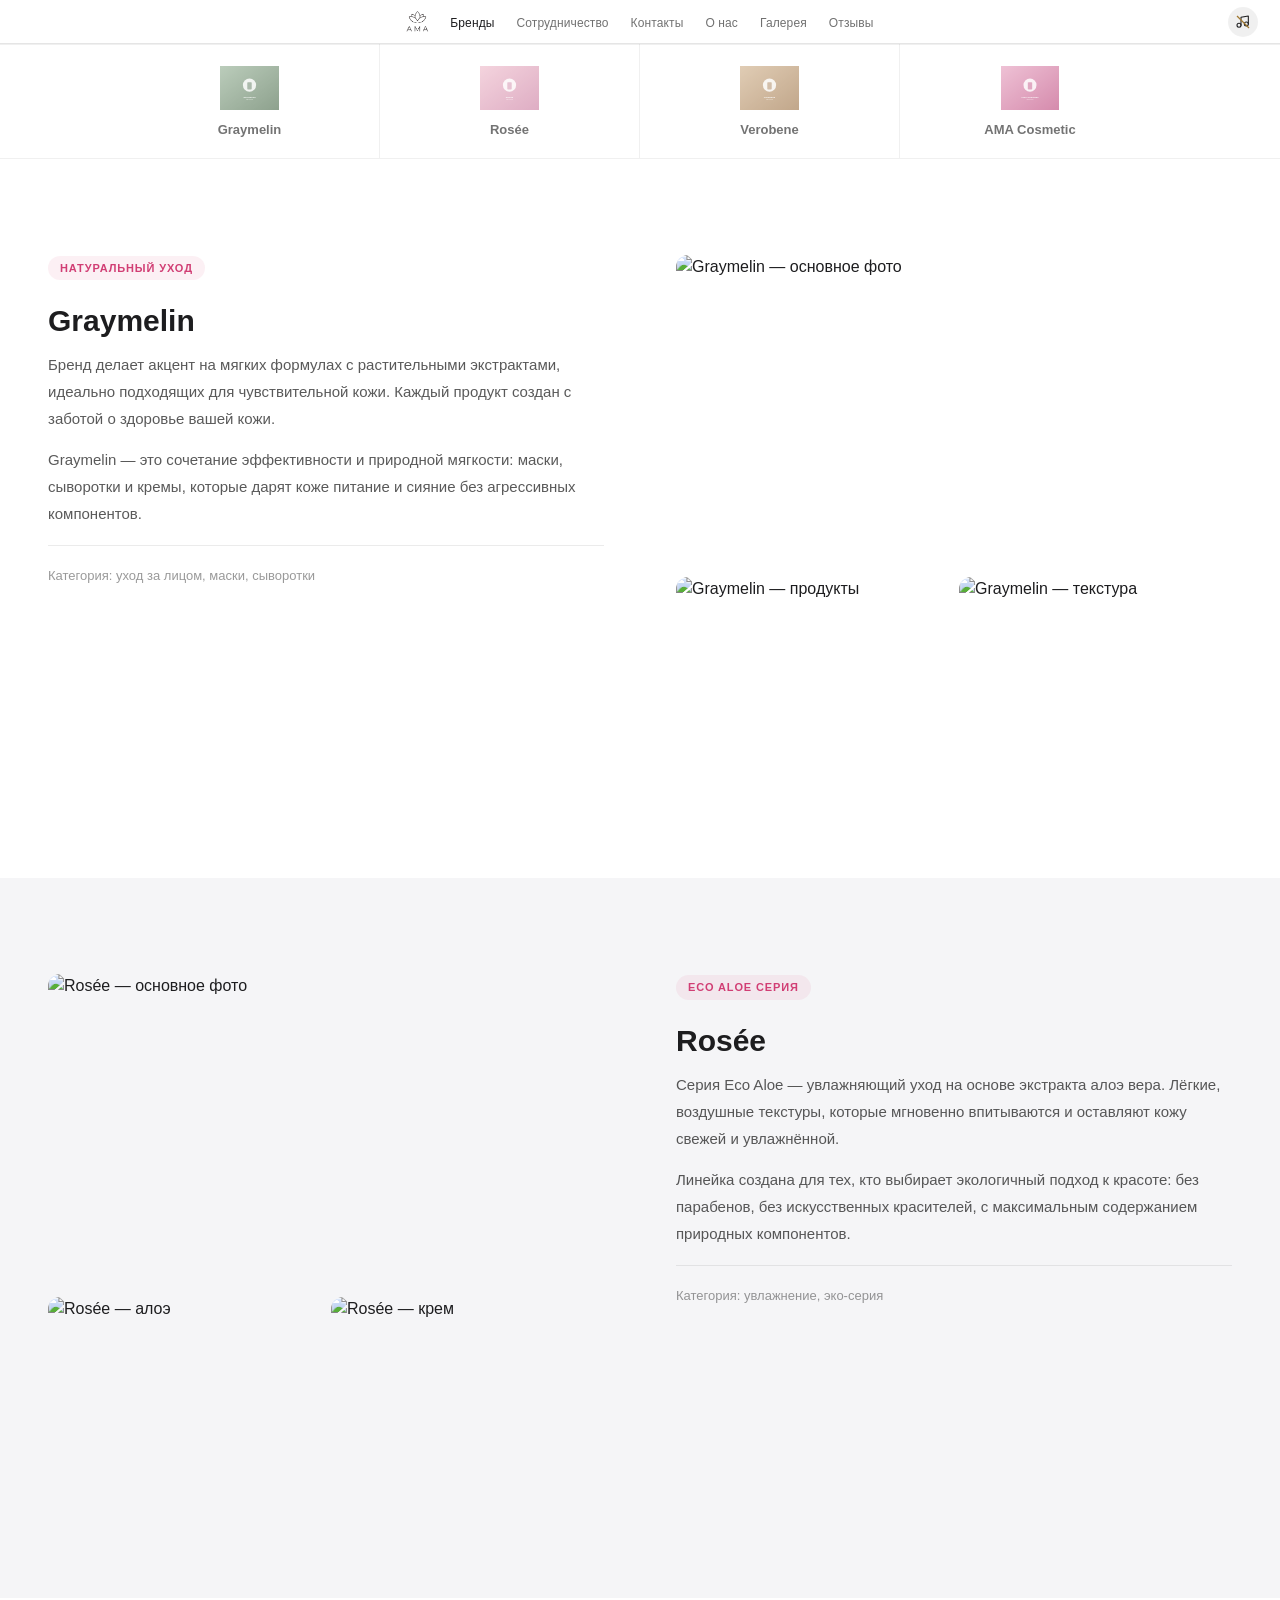
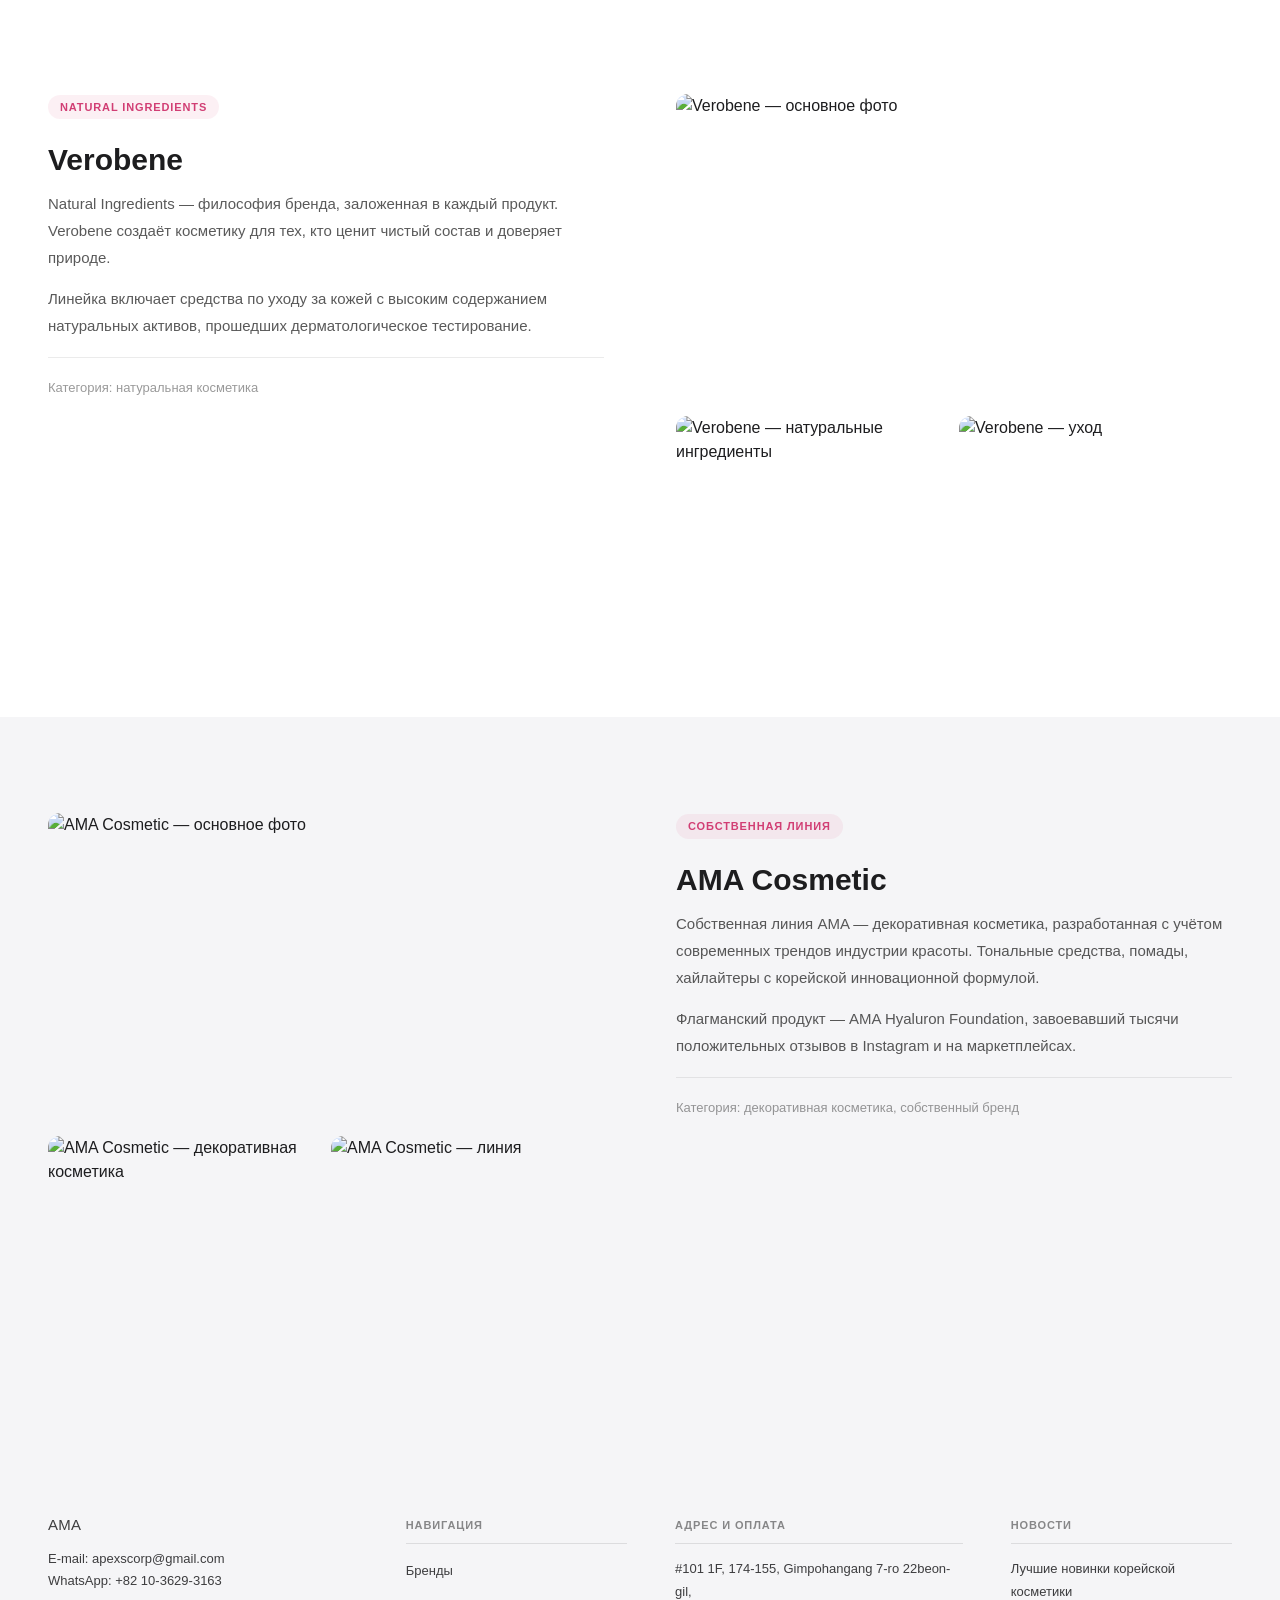
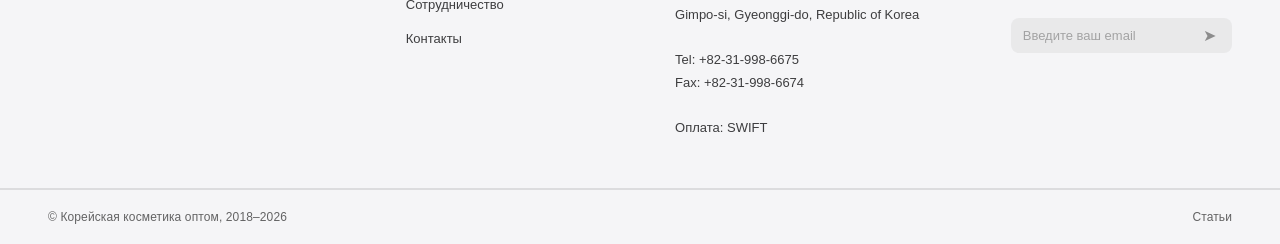
==== brendy.html @ 64ddf940 "Add files via upload" ====
<!DOCTYPE html>
<html lang="ru">
<head>
<meta charset="UTF-8">
<meta name="viewport" content="width=device-width, initial-scale=1.0">
<title>Бренды — Корейская косметика оптом AMA</title>
<meta name="description" content="Каталог брендов корейской косметики оптом: Graymelin, Rosée, Verobene, AMA Cosmetic.">
<link rel="stylesheet" href="css/style.css">
</head>
<body>

<!-- ===================== МЕНЮ ===================== -->
<nav id="ama-nav">
  <div class="ama-center-group">
    <a href="index.html" class="ama-logo-left"><img src="images/ama-logo.png" alt="АМА"></a>
    <ul class="ama-menu-center">
      <li><a href="brendy.html" class="active">Бренды</a></li>
      <li><a href="sotrudnichestvo.html">Сотрудничество</a></li>
      <li><a href="kontakty.html">Контакты</a></li>
      <li><a href="index.html#ama-about">О нас</a></li>
      <li><a href="index.html#ama-slider">Галерея</a></li>
      <li><a href="index.html#ama-reviews">Отзывы</a></li>
    </ul>
  </div>
  <div id="ama-music-wrap">
    <button id="ama-music-toggle" onclick="amaToggleMusic()" aria-label="Включить/выключить музыку">
      <svg class="icon-off" viewBox="0 0 24 24" fill="none" stroke="#1d1d1f" stroke-width="1.6"><path d="M9 17V5l11-2v12" stroke-linecap="round" stroke-linejoin="round"/><circle cx="6" cy="17" r="3"/><circle cx="17" cy="15" r="3"/><line x1="3" y1="3" x2="21" y2="21" stroke="#a07830" stroke-width="1.8"/></svg>
      <svg class="icon-on" viewBox="0 0 24 24" fill="none" stroke="#a07830" stroke-width="1.6"><path d="M9 17V5l11-2v12" stroke-linecap="round" stroke-linejoin="round"/><circle cx="6" cy="17" r="3"/><circle cx="17" cy="15" r="3"/></svg>
    </button>
    <div id="ama-music-menu">
      <button class="ama-track-item" onclick="amaSelectTrack(0)">Awakening</button>
      <button class="ama-track-item" onclick="amaSelectTrack(1)">Falling Into The Sky I</button>
      <button class="ama-track-item" onclick="amaSelectTrack(2)">Higher Than Before</button>
      <button class="ama-track-item" onclick="amaSelectTrack(3)">Falling Into The Sky II</button>
      <button class="ama-track-item" onclick="amaSelectTrack(4)">Into The Horizon</button>
    </div>
    <audio id="ama-bgmusic" preload="none"></audio>
  </div>
  <button class="cmn-toggle-switch" aria-label="Открыть меню"><span></span></button>
</nav>

<div id="ama-mobile-menu">
  <a href="brendy.html">Бренды</a>
  <a href="sotrudnichestvo.html">Сотрудничество</a>
  <a href="kontakty.html">Контакты</a>
  <a href="index.html#ama-about">О нас</a>
  <a href="index.html#ama-slider">Галерея</a>
  <a href="index.html#ama-reviews">Отзывы</a>
</div>

<!-- ===================== НАВИГАЦИЯ ПО БРЕНДАМ ===================== -->
<nav class="brand-hero-strip">
  <a href="#graymelin"><img src="images/brand-graymelin.svg" alt="">Graymelin</a>
  <a href="#rosee"><img src="images/brand-rosee.svg" alt="">Rosée</a>
  <a href="#verobene"><img src="images/brand-verobene.svg" alt="">Verobene</a>
  <a href="#ama"><img src="images/brand-ama.svg" alt="">AMA Cosmetic</a>
</nav>

<!-- ===================== БРЕНД: GRAYMELIN ===================== -->
<div id="graymelin">
  <div class="brand-section">
    <div class="brand-layout">
      <div class="brand-info reveal">
        <span class="brand-tag">Натуральный уход</span>
        <h2>Graymelin</h2>
        <p>Бренд делает акцент на мягких формулах с растительными экстрактами, идеально подходящих для чувствительной кожи. Каждый продукт создан с заботой о здоровье вашей кожи.</p>
        <p>Graymelin — это сочетание эффективности и природной мягкости: маски, сыворотки и кремы, которые дарят коже питание и сияние без агрессивных компонентов.</p>
        <p class="brand-cat">Категория: уход за лицом, маски, сыворотки</p>
      </div>
      <div class="brand-gallery reveal reveal-delay-1">
        <div class="brand-gallery-item bg-main">
          <img src="https://images.unsplash.com/photo-1570194065650-d99fb4bedf0a?w=900&q=80" alt="Graymelin — основное фото">
        </div>
        <div class="brand-gallery-item bg-thumb">
          <img src="https://images.unsplash.com/photo-1614159102467-18ffdc00bfa1?w=600&q=80" alt="Graymelin — продукты">
        </div>
        <div class="brand-gallery-item bg-thumb">
          <img src="https://images.unsplash.com/photo-1608248543803-ba4f8c70ae0b?w=600&q=80" alt="Graymelin — текстура">
        </div>
      </div>
    </div>
  </div>
</div>

<!-- ===================== БРЕНД: ROSÉE ===================== -->
<div id="rosee" class="brand-section-alt">
  <div class="brand-section">
    <div class="brand-layout">
      <div class="brand-gallery reveal">
        <div class="brand-gallery-item bg-main">
          <img src="https://images.unsplash.com/photo-1620916566398-39f1143ab7be?w=900&q=80" alt="Rosée — основное фото">
        </div>
        <div class="brand-gallery-item bg-thumb">
          <img src="https://images.unsplash.com/photo-1598440947619-2c35fc9aa908?w=600&q=80" alt="Rosée — алоэ">
        </div>
        <div class="brand-gallery-item bg-thumb">
          <img src="https://images.unsplash.com/photo-1601049676869-702ea24cfd58?w=600&q=80" alt="Rosée — крем">
        </div>
      </div>
      <div class="brand-info reveal reveal-delay-1">
        <span class="brand-tag">Eco Aloe серия</span>
        <h2>Rosée</h2>
        <p>Серия Eco Aloe — увлажняющий уход на основе экстракта алоэ вера. Лёгкие, воздушные текстуры, которые мгновенно впитываются и оставляют кожу свежей и увлажнённой.</p>
        <p>Линейка создана для тех, кто выбирает экологичный подход к красоте: без парабенов, без искусственных красителей, с максимальным содержанием природных компонентов.</p>
        <p class="brand-cat">Категория: увлажнение, эко-серия</p>
      </div>
    </div>
  </div>
</div>

<!-- ===================== БРЕНД: VEROBENE ===================== -->
<div id="verobene">
  <div class="brand-section">
    <div class="brand-layout">
      <div class="brand-info reveal">
        <span class="brand-tag">Natural Ingredients</span>
        <h2>Verobene</h2>
        <p>Natural Ingredients — философия бренда, заложенная в каждый продукт. Verobene создаёт косметику для тех, кто ценит чистый состав и доверяет природе.</p>
        <p>Линейка включает средства по уходу за кожей с высоким содержанием натуральных активов, прошедших дерматологическое тестирование.</p>
        <p class="brand-cat">Категория: натуральная косметика</p>
      </div>
      <div class="brand-gallery reveal reveal-delay-1">
        <div class="brand-gallery-item bg-main">
          <img src="https://images.unsplash.com/photo-1556228578-8c89e6adf883?w=900&q=80" alt="Verobene — основное фото">
        </div>
        <div class="brand-gallery-item bg-thumb">
          <img src="https://images.unsplash.com/photo-1611080626919-7cf5a9dbab12?w=600&q=80" alt="Verobene — натуральные ингредиенты">
        </div>
        <div class="brand-gallery-item bg-thumb">
          <img src="https://images.unsplash.com/photo-1631729371254-42c2892f0e6e?w=600&q=80" alt="Verobene — уход">
        </div>
      </div>
    </div>
  </div>
</div>

<!-- ===================== БРЕНД: AMA COSMETIC ===================== -->
<div id="ama" class="brand-section-alt">
  <div class="brand-section">
    <div class="brand-layout">
      <div class="brand-gallery reveal">
        <div class="brand-gallery-item bg-main">
          <img src="https://images.unsplash.com/photo-1522335789203-aabd1fc54bc9?w=900&q=80" alt="AMA Cosmetic — основное фото">
        </div>
        <div class="brand-gallery-item bg-thumb">
          <img src="https://images.unsplash.com/photo-1512207736890-6ffed8a84e8d?w=600&q=80" alt="AMA Cosmetic — декоративная косметика">
        </div>
        <div class="brand-gallery-item bg-thumb">
          <img src="https://images.unsplash.com/photo-1596462502278-27bfdc403348?w=600&q=80" alt="AMA Cosmetic — линия">
        </div>
      </div>
      <div class="brand-info reveal reveal-delay-1">
        <span class="brand-tag">Собственная линия</span>
        <h2>AMA Cosmetic</h2>
        <p>Собственная линия AMA — декоративная косметика, разработанная с учётом современных трендов индустрии красоты. Тональные средства, помады, хайлайтеры с корейской инновационной формулой.</p>
        <p>Флагманский продукт — AMA Hyaluron Foundation, завоевавший тысячи положительных отзывов в Instagram и на маркетплейсах.</p>
        <p class="brand-cat">Категория: декоративная косметика, собственный бренд</p>
      </div>
    </div>
  </div>
</div>

<!-- ===================== ПОДВАЛ ===================== -->
<footer>
  <section class="ama-footer-info">
    <div>
      <div class="ama-fi-logo">АМА</div>
      <p class="ama-fi-text">E-mail: <a href="mailto:apexscorp@gmail.com">apexscorp@gmail.com</a><br>WhatsApp: <a href="https://wa.me/821036293163" target="_blank" rel="noopener">+82 10-3629-3163</a></p>
    </div>
    <div>
      <p class="ama-fi-title">Навигация</p>
      <ul class="ama-fi-links">
        <li><a href="brendy.html">Бренды</a></li>
        <li><a href="sotrudnichestvo.html">Сотрудничество</a></li>
        <li><a href="kontakty.html">Контакты</a></li>
      </ul>
    </div>
    <div>
      <p class="ama-fi-title">Адрес и оплата</p>
      <p class="ama-fi-text">#101 1F, 174-155, Gimpohangang 7-ro 22beon-gil,<br>Gimpo-si, Gyeonggi-do, Republic of Korea<br><br>Tel: <a href="tel:+82319986675">+82-31-998-6675</a><br>Fax: +82-31-998-6674<br><br>Оплата: SWIFT</p>
    </div>
    <div>
      <p class="ama-fi-title">Новости</p>
      <p class="ama-fi-text">Лучшие новинки корейской косметики</p>
      <form id="newsletter-form" class="ama-fi-news-form">
        <input type="email" placeholder="Введите ваш email" required>
        <button type="submit">&#10148;</button>
      </form>
    </div>
  </section>
  <div class="ama-footer-bottom">
    <span class="ama-footer-copy">© Корейская косметика оптом, 2018–2026</span>
    <div class="ama-fb-links"><a href="#">Статьи</a></div>
  </div>
</footer>

<button type="button" class="scrollup" aria-label="Наверх">&uarr;</button>
<script src="js/script.js"></script>
</body>
</html>
---- css/style.css ----
/* ===========================================================
   AMA — Корейская косметика оптом
   Основные стили сайта
   =========================================================== */

@font-face {
  font-family: 'gothic';
  src: url(../fonts/gothic.ttf);
}

* {
  margin: 0;
  padding: 0;
  box-sizing: border-box;
}

html {
  scroll-behavior: smooth;
}

body {
  font-family: -apple-system, BlinkMacSystemFont, "SF Pro Text", "Helvetica Neue", Arial, sans-serif;
  color: #1d1d1f;
  background: #fff;
  line-height: 1.5;
  width: 100%;
  overflow-x: hidden;
}

a {
  text-decoration: none;
}

img {
  max-width: 100%;
  display: block;
}

ul {
  list-style: none;
}

/* ===========================================================
   ВЕРХНЕЕ МЕНЮ (sticky, эффект стекла)
   =========================================================== */

#ama-nav {
  background: rgba(255, 255, 255, 0.72);
  position: sticky;
  top: 0;
  backdrop-filter: saturate(180%) blur(20px);
  -webkit-backdrop-filter: saturate(180%) blur(20px);
  border-bottom: .5px solid rgba(0, 0, 0, 0.1);
  box-shadow: 0 1px 0 rgba(0, 0, 0, 0.06);
  height: 44px;
  display: flex;
  align-items: center;
  justify-content: space-between;
  padding: 0 22px;
  z-index: 9999;
  transition: background .4s, box-shadow .4s;
}

#ama-nav.scrolled {
  background: rgba(255, 255, 255, 0.85);
  box-shadow: 0 2px 12px rgba(0, 0, 0, 0.08);
}

#ama-nav .ama-center-group {
  display: flex;
  align-items: center;
  gap: 22px;
  position: absolute;
  left: 50%;
  transform: translateX(-50%);
}

#ama-nav .ama-logo-left {
  text-decoration: none;
  transition: opacity .2s;
  flex-shrink: 0;
}

#ama-nav .ama-logo-left:hover {
  opacity: .7;
}

#ama-nav .ama-logo-left img {
  height: 22px;
  width: auto;
  object-fit: contain;
}

#ama-nav .ama-menu-center {
  display: flex;
  gap: 22px;
  align-items: center;
  list-style: none;
  margin: 0;
  padding: 0;
}

#ama-nav .ama-menu-center a {
  font-size: 12px;
  font-weight: 400;
  color: rgba(0, 0, 0, 0.56);
  text-decoration: none;
  letter-spacing: .01em;
  transition: color .2s;
  display: inline-block;
  outline: none;
}

#ama-nav .ama-menu-center a:hover,
#ama-nav .ama-menu-center a.active {
  color: #1d1d1f;
}

#ama-nav .ama-menu-center a:focus,
#ama-nav .ama-menu-center a:active,
#ama-nav .ama-logo-left:focus {
  outline: none;
  border: none;
  box-shadow: none;
  -webkit-tap-highlight-color: transparent;
}

@media (max-width: 760px) {
  #ama-nav {
    padding: 0 16px;
  }
  #ama-nav .ama-menu-center {
    display: none;
  }
}

/* ===========================================================
   МОБИЛЬНОЕ МЕНЮ (гамбургер)
   =========================================================== */

.cmn-toggle-switch {
  display: none;
  position: fixed;
  right: 8px;
  top: 4px;
  overflow: hidden;
  margin: 0;
  padding: 0;
  width: 36px;
  height: 36px;
  font-size: 0;
  text-indent: -9999px;
  appearance: none;
  border-radius: 50%;
  border: none;
  cursor: pointer;
  background: rgba(0, 0, 0, 0.06);
  z-index: 10002;
}

.cmn-toggle-switch span {
  display: block;
  position: absolute;
  top: 16px;
  left: 8px;
  right: 8px;
  height: 2px;
  background: #1d1d1f;
  transition: background 0 .3s;
}

.cmn-toggle-switch span::before,
.cmn-toggle-switch span::after {
  position: absolute;
  display: block;
  left: 0;
  width: 100%;
  height: 2px;
  background-color: #1d1d1f;
  content: "";
  transition-duration: .3s, .3s;
  transition-delay: .3s, 0;
}

.cmn-toggle-switch span::before {
  top: -7px;
  transition-property: top, transform;
}

.cmn-toggle-switch span::after {
  bottom: -7px;
  transition-property: bottom, transform;
}

.cmn-toggle-switch.active span {
  background: none;
}

.cmn-toggle-switch.active span::before {
  top: 0;
  transform: rotate(45deg);
}

.cmn-toggle-switch.active span::after {
  bottom: 0;
  transform: rotate(-45deg);
}

.cmn-toggle-switch.active span::before,
.cmn-toggle-switch.active span::after {
  transition-delay: 0, .3s;
}

@media (max-width: 760px) {
  .cmn-toggle-switch {
    display: block;
  }
}

#ama-mobile-menu {
  display: none;
  position: fixed;
  top: 44px;
  left: 0;
  right: 0;
  background: rgba(255, 255, 255, 0.96);
  backdrop-filter: saturate(180%) blur(20px);
  -webkit-backdrop-filter: saturate(180%) blur(20px);
  border-bottom: .5px solid rgba(0, 0, 0, 0.1);
  z-index: 9998;
  padding: 8px 0 16px;
}

#ama-mobile-menu.open {
  display: block;
}

#ama-mobile-menu a {
  display: block;
  padding: 12px 24px;
  font-size: 15px;
  color: #1d1d1f;
  text-decoration: none;
  border-bottom: .5px solid rgba(0, 0, 0, 0.06);
}

/* ===========================================================
   МУЗЫКАЛЬНЫЙ ПЛЕЕР
   =========================================================== */

#ama-music-wrap {
  position: absolute;
  right: 22px;
  top: 50%;
  transform: translateY(-50%);
}

#ama-music-toggle {
  width: 30px;
  height: 30px;
  border-radius: 50%;
  background: rgba(0, 0, 0, 0.06);
  border: none;
  cursor: pointer;
  display: flex;
  align-items: center;
  justify-content: center;
  transition: background .2s;
  position: relative;
  z-index: 10000;
}

#ama-music-toggle:hover {
  background: rgba(0, 0, 0, 0.12);
}

#ama-music-toggle svg {
  width: 16px;
  height: 16px;
}

#ama-music-toggle .icon-off {
  display: block;
}

#ama-music-toggle .icon-on {
  display: none;
}

#ama-music-toggle.playing .icon-off {
  display: none;
}

#ama-music-toggle.playing .icon-on {
  display: block;
}

#ama-music-menu {
  position: absolute;
  top: 38px;
  right: 0;
  background: rgba(255, 255, 255, 0.78);
  backdrop-filter: saturate(180%) blur(16px);
  -webkit-backdrop-filter: saturate(180%) blur(16px);
  border-radius: 10px;
  box-shadow: 0 8px 24px rgba(0, 0, 0, 0.14);
  padding: 6px;
  min-width: 180px;
  opacity: 0;
  visibility: hidden;
  transform: translateY(-6px);
  transition: opacity .18s, transform .18s, visibility .18s;
  z-index: 10001;
}

#ama-music-wrap:hover #ama-music-menu {
  opacity: 1;
  visibility: visible;
  transform: translateY(0);
}

.ama-track-item {
  display: block;
  width: 100%;
  text-align: left;
  background: none;
  border: none;
  border-radius: 6px;
  padding: 9px 10px;
  font-size: 12px;
  font-weight: 600;
  color: #1d1d1f;
  cursor: pointer;
  transition: background .15s, color .2s;
  white-space: nowrap;
}

.ama-track-item:hover {
  background: rgba(0, 0, 0, 0.07);
}

.ama-track-item.active {
  color: #3d3d3f;
  background: rgba(0, 0, 0, 0.06);
}

@media (max-width: 760px) {
  #ama-music-wrap {
    right: 50px;
  }
  #ama-music-toggle {
    width: 26px;
    height: 26px;
  }
}

/* ===========================================================
   ГЛАВНЫЙ БАННЕР (HERO)
   =========================================================== */

.ama-hero {
  position: relative;
  width: 100%;
  height: calc(100vw * 0.52);
  max-height: 720px;
  min-height: 460px;
  overflow: hidden;
  display: flex;
  align-items: center;
  justify-content: center;
}

.ama-hero-bg {
  position: absolute;
  inset: 0;
  background-image: url('../images/hero-bg.jpg');
  background-size: cover;
  background-position: center;
  filter: brightness(0.95);
}

/* Заглушка фона, пока нет картинки */
.ama-hero-bg.placeholder {
  background-image: none;
  background: linear-gradient(135deg, #f3c9d6, #d88fae 60%, #a85c80);
}

.ama-hero-bg.placeholder::after {
  content: "СЮДА: фон баннера, рекомендуемый размер ~1920×1000px (images/hero-bg.jpg)";
  position: absolute;
  inset: 0;
  display: flex;
  align-items: center;
  justify-content: center;
  text-align: center;
  padding: 20px;
  color: rgba(255, 255, 255, 0.85);
  font-size: 13px;
  letter-spacing: .03em;
  border: 2px dashed rgba(255, 255, 255, 0.5);
  margin: 8px;
}

#ama-petals {
  position: absolute;
  inset: 0;
  z-index: 1;
  overflow: hidden;
  pointer-events: none;
}

.ama-petal {
  position: absolute;
  border-radius: 50% 0 50% 0;
  animation: amaPetalFall linear infinite;
  pointer-events: none;
}

@keyframes amaPetalFall {
  0% {
    transform: translateY(-20px) rotate(0deg) translateX(0);
    opacity: 0;
  }
  10% {
    opacity: 1;
  }
  90% {
    opacity: .85;
  }
  100% {
    transform: translateY(var(--ama-fall-dist, 580px)) rotate(400deg) translateX(25px);
    opacity: 0;
  }
}

.ama-hero-content {
  position: relative;
  z-index: 2;
  width: 100%;
  display: flex;
  flex-direction: column;
  align-items: center;
  justify-content: center;
  text-align: center;
  text-shadow: 0 2px 14px rgba(0, 0, 0, 0.55);
  padding: 0 20px;
}

.ama-hero-eyebrow {
  font-size: 12px;
  letter-spacing: 4px;
  color: rgba(255, 220, 230, 0.95);
  margin-bottom: 8px;
}

.ama-hero-title {
  font-size: 48px;
  font-weight: 300;
  color: #fff;
  letter-spacing: 1px;
  line-height: 1;
}

.ama-hero-title strong {
  font-weight: 400;
  color: #ffe0ec;
}

.ama-hero-subtitle {
  font-size: 15px;
  color: rgba(255, 255, 255, 0.95);
  letter-spacing: 2px;
  margin-top: 8px;
}

.ama-hero-divider {
  width: 100px;
  height: 2px;
  background: linear-gradient(90deg, rgba(255, 150, 180, 0.5), #fff, rgba(255, 150, 180, 0.5));
  margin: 18px auto 0;
  border-radius: 2px;
  opacity: .7;
}

@media (max-width: 600px) {
  .ama-hero-title {
    font-size: 32px;
  }
}

/* ===========================================================
   СТРАНИЦА: ОБЫЧНЫЙ HERO (для внутренних страниц)
   =========================================================== */

.page-hero {
  background: linear-gradient(135deg, #faf5f7, #f5e8ee);
  padding: 64px 24px 48px;
  text-align: center;
  border-bottom: .5px solid rgba(0, 0, 0, .06);
}

.page-hero h1 {
  font-size: 34px;
  font-weight: 600;
  color: #1d1d1f;
  letter-spacing: -.01em;
}

.page-hero p {
  font-size: 15px;
  color: rgba(0, 0, 0, .55);
  margin-top: 10px;
  max-width: 560px;
  margin-left: auto;
  margin-right: auto;
}

/* ===========================================================
   СЕКЦИЯ БРЕНДОВ (слайдер ссылок на главной)
   =========================================================== */

.ama-brands-strip {
  display: flex;
  flex-wrap: wrap;
  justify-content: center;
  gap: 12px 36px;
  padding: 32px 48px;
  background: #fff;
  border-bottom: .5px solid rgba(0, 0, 0, .06);
  width: 100%;
  box-sizing: border-box;
}

.ama-brands-strip a {
  font-size: 13px;
  color: rgba(0, 0, 0, .6);
  letter-spacing: .01em;
  transition: color .2s;
  padding: 4px 0;
}

.ama-brands-strip a:hover {
  color: #1d1d1f;
}

/* ===========================================================
   СЛАЙДЕР / ГАЛЕРЕЯ БРЕНДОВ С КАРТИНКАМИ
   =========================================================== */

.ama-section {
  width: 100%;
  box-sizing: border-box;
  padding: 96px 48px;
}

.ama-section-title {
  text-align: center;
  font-size: 32px;
  font-weight: 600;
  color: #1d1d1f;
  margin-bottom: 48px;
  letter-spacing: 0;
}

#ama-slider {
  padding-left: 0;
  padding-right: 0;
  overflow: hidden;
}

#ama-slider .ama-section-title {
  padding: 0 48px;
}

.brand-slider {
  position: relative;
  width: 100%;
  max-width: none;
  margin: 0;
  padding: 0 0 52px;
  box-sizing: border-box;
}

.brand-slider-viewport {
  overflow: hidden;
  cursor: grab;
  touch-action: pan-y;
}

.brand-slider-viewport:active {
  cursor: grabbing;
}

.brand-slider-viewport::before,
.brand-slider-viewport::after {
  content: "";
  position: absolute;
  top: 0;
  bottom: 42px;
  z-index: 2;
  width: 84px;
  pointer-events: none;
}

.brand-slider-viewport::before {
  left: 0;
  background: linear-gradient(90deg, #fff 0%, rgba(255,255,255,0) 100%);
}

.brand-slider-viewport::after {
  right: 0;
  background: linear-gradient(270deg, #fff 0%, rgba(255,255,255,0) 100%);
}

.brand-slider-track {
  display: flex;
  gap: 18px;
  align-items: stretch;
  padding: 0;
  box-sizing: border-box;
  will-change: transform;
  transition: transform .75s cubic-bezier(.22,1,.36,1);
}

.brand-slider.is-dragging .brand-slider-track {
  transition: none;
}

.brand-slide {
  flex: 0 0 clamp(690px, 57vw, 1080px);
  min-width: 0;
  opacity: .42;
  transition: opacity .75s cubic-bezier(.22,1,.36,1), box-shadow .45s ease;
}

.brand-slide.is-active {
  opacity: 1;
  box-shadow: 0 16px 36px rgba(0, 0, 0, .08);
}

.brand-card {
  position: relative;
  border-radius: 8px;
  overflow: hidden;
  background: #fff;
  border: 1px solid rgba(0, 0, 0, .07);
  transition: box-shadow .35s;
  display: flex;
  flex-direction: column;
  text-decoration: none;
  color: inherit;
}

.brand-card:hover {
  box-shadow: 0 12px 24px rgba(0, 0, 0, .08);
}

.brand-card-img {
  aspect-ratio: 16/9;
  overflow: hidden;
}

.brand-card-img img {
  width: 100%;
  height: 100%;
  object-fit: cover;
}

.brand-card-label {
  padding: 32px 38px 36px;
  background: #fff;
}

.brand-card-label .name {
  font-size: 32px;
  font-weight: 600;
  color: #1d1d1f;
  margin-bottom: 7px;
}

.brand-card-label .tag {
  font-size: 15px;
  font-weight: 600;
  letter-spacing: 0;
  text-transform: uppercase;
  color: rgba(0, 0, 0, .42);
}

.brand-slider-arrow {
  position: absolute;
  top: 42%;
  z-index: 4;
  width: 44px;
  height: 44px;
  border: 0;
  border-radius: 50%;
  background: rgba(255, 255, 255, .72);
  box-shadow: 0 12px 28px rgba(0, 0, 0, .16);
  color: #1d1d1f;
  font-size: 34px;
  line-height: 1;
  display: flex;
  align-items: center;
  justify-content: center;
  backdrop-filter: blur(18px);
  -webkit-backdrop-filter: blur(18px);
  cursor: pointer;
  opacity: 0;
  pointer-events: none;
  transition: opacity .25s ease, background .25s ease, box-shadow .25s ease;
}

.brand-slider:hover .brand-slider-arrow,
.brand-slider:focus-within .brand-slider-arrow {
  opacity: 1;
  pointer-events: auto;
}

.brand-slider-arrow:hover {
  background: rgba(255, 255, 255, .92);
  box-shadow: 0 16px 34px rgba(0, 0, 0, .18);
}

.brand-slider-prev {
  left: max(26px, 3vw);
}

.brand-slider-next {
  right: max(26px, 3vw);
}

.brand-slider-dots {
  position: absolute;
  left: 0;
  right: 0;
  bottom: 0;
  display: flex;
  justify-content: center;
  gap: 8px;
}

.brand-slider-dot {
  width: 8px;
  height: 8px;
  border: 0;
  border-radius: 999px;
  background: rgba(0, 0, 0, .22);
  padding: 0;
  cursor: pointer;
  transition: width .3s ease, background .3s ease;
}

.brand-slider-dot.is-active {
  width: 26px;
  background: #1d1d1f;
}

@media (max-width: 900px) {
  .brand-slider {
    width: 100%;
    padding: 0 0 46px;
  }

  .brand-slide {
    flex-basis: min(760px, 86vw);
  }

  .brand-slider-viewport::before,
  .brand-slider-viewport::after {
    width: 46px;
  }

  .brand-slider-prev {
    left: 14px;
  }

  .brand-slider-next {
    right: 14px;
  }
}

@media (max-width: 560px) {
  .brand-slider {
    padding: 0 0 36px;
  }

  .brand-slider-track {
    gap: 12px;
    padding: 0;
  }

  .brand-slide {
    flex-basis: 88vw;
  }

  .brand-card-img {
    aspect-ratio: 1/1;
  }

  .brand-card-label {
    padding: 18px 18px 20px;
  }

  .brand-card-label .name {
    font-size: 19px;
  }

  .brand-card-label .tag {
    font-size: 11px;
    line-height: 1.35;
  }

  .brand-slider-arrow {
    top: auto;
    bottom: -4px;
    width: 34px;
    height: 34px;
    font-size: 26px;
  }

  .brand-slider-prev {
    left: calc(50% - 82px);
  }

  .brand-slider-next {
    right: calc(50% - 82px);
  }

  .brand-slider-dots {
    bottom: 8px;
  }
}

.brand-card.placeholder {
  display: flex;
  align-items: center;
  justify-content: center;
  text-align: center;
  padding: 16px;
  font-size: 12px;
  color: rgba(0, 0, 0, .4);
  border: 2px dashed rgba(0, 0, 0, .15);
}

/* Простая фото-карточка для страницы "Бренды" (название уже есть в тексте рядом) */
.brand-photo {
  border-radius: 14px;
  overflow: hidden;
  aspect-ratio: 4/3;
  border: 1px solid rgba(0, 0, 0, .07);
  transition: transform .35s cubic-bezier(.2,.8,.2,1), box-shadow .35s;
}

.brand-photo:hover {
  transform: translateY(-6px);
  box-shadow: 0 18px 36px rgba(0, 0, 0, .14);
}

.brand-photo img {
  width: 100%;
  height: 100%;
  object-fit: cover;
  transition: transform .5s cubic-bezier(.2,.8,.2,1);
}

.brand-photo:hover img {
  transform: scale(1.06);
}

/* ===========================================================
   О НАС
   =========================================================== */

.ama-about {
  background: #f5f5f7;
  width: 100%;
  box-sizing: border-box;
}

.ama-about-grid {
  display: grid;
  grid-template-columns: 1fr 1fr;
  gap: 80px;
  align-items: center;
}

@media (max-width: 800px) {
  .ama-about-grid {
    grid-template-columns: 1fr;
  }
}

.ama-about-images {
  display: grid;
  grid-template-columns: 1fr 1fr;
  gap: 16px;
}

.ama-about-images .ph,
.ama-about-images img {
  border-radius: 12px;
  aspect-ratio: 3/4;
  object-fit: cover;
  width: 100%;
}

.ama-about-text h2 {
  font-size: 32px;
  font-weight: 600;
  margin-bottom: 24px;
  letter-spacing: -.02em;
}

.ama-about-text p {
  font-size: 15px;
  line-height: 1.9;
  color: rgba(0, 0, 0, .65);
  margin-bottom: 18px;
}

.ama-about-text .ama-source {
  font-size: 12px;
  color: rgba(0, 0, 0, .4);
  margin-top: 18px;
}

/* Три преимущества (карточки) */
.ama-features {
  display: grid;
  grid-template-columns: repeat(3, 1fr);
  gap: 24px;
  margin-top: 64px;
}

@media (max-width: 800px) {
  .ama-features {
    grid-template-columns: 1fr;
  }
}

.ama-feature {
  background: #fff;
  border-radius: 18px;
  padding: 36px 32px;
  border: 1px solid rgba(0, 0, 0, .06);
  transition: transform .3s cubic-bezier(.2,.8,.2,1), box-shadow .3s, border-color .3s;
}

.ama-feature:hover {
  transform: translateY(-5px);
  box-shadow: 0 20px 40px rgba(0, 0, 0, .1);
  border-color: rgba(209, 62, 116, .25);
}

.ama-feature .num {
  font-size: 13px;
  font-weight: 700;
  color: #d13e74;
  letter-spacing: .05em;
  margin-bottom: 14px;
}

.ama-feature h3 {
  font-size: 18px;
  font-weight: 600;
  margin-bottom: 10px;
}

.ama-feature p {
  font-size: 14px;
  color: rgba(0, 0, 0, .6);
  line-height: 1.7;
}

/* ===========================================================
   ОТЗЫВЫ
   =========================================================== */

.ama-reviews {
  text-align: center;
  width: 100%;
  box-sizing: border-box;
}

.ama-reviews p.lead {
  font-size: 15px;
  color: rgba(0, 0, 0, .6);
  max-width: 540px;
  margin: 0 auto 32px;
}

.review-links {
  display: grid;
  grid-template-columns: repeat(2, 1fr);
  gap: 16px;
  max-width: 760px;
  margin: 0 auto;
}

@media (max-width: 640px) {
  .review-links {
    grid-template-columns: 1fr;
  }
}

.review-links a {
  position: relative;
  display: flex;
  align-items: center;
  gap: 16px;
  padding: 20px 22px;
  border-radius: 16px;
  background: var(--review-bg, #f5f5f7);
  color: #1d1d1f;
  text-align: left;
  transition: transform .3s cubic-bezier(.2,.8,.2,1), box-shadow .3s;
}

.review-links a:hover {
  transform: translateY(-4px);
  box-shadow: 0 16px 30px rgba(0, 0, 0, .12);
}

.review-links a .review-badge {
  width: 44px;
  height: 44px;
  flex-shrink: 0;
  border-radius: 12px;
  background: #fff;
  display: flex;
  align-items: center;
  justify-content: center;
  box-shadow: 0 2px 8px rgba(0, 0, 0, .08);
}

.review-links a .review-badge svg,
.review-links a .review-badge .badge-text {
  width: 24px;
  height: 24px;
}

.review-links a .review-badge .badge-text {
  font-size: 12px;
  font-weight: 800;
  display: flex;
  align-items: center;
  justify-content: center;
}

.review-links a .review-text {
  display: flex;
  flex-direction: column;
  gap: 2px;
}

.review-links a .review-text .title {
  font-size: 15px;
  font-weight: 600;
}

.review-links a .review-text small {
  font-size: 12px;
  font-weight: 400;
  color: rgba(0, 0, 0, .45);
}

.review-links a .review-arrow {
  margin-left: auto;
  font-size: 16px;
  color: rgba(0, 0, 0, .35);
  transition: transform .3s, color .3s;
  flex-shrink: 0;
}

.review-links a:hover .review-arrow {
  transform: translate(3px, -3px);
  color: rgba(0, 0, 0, .6);
}

/* ===========================================================
   КОНТАКТЫ
   =========================================================== */

.contact-grid {
  display: grid;
  grid-template-columns: 1fr 1fr;
  gap: 40px;
}

@media (max-width: 800px) {
  .contact-grid {
    grid-template-columns: 1fr;
  }
}

.contact-card {
  background: #f5f5f7;
  border-radius: 16px;
  padding: 36px 32px;
}

.contact-card h3 {
  font-size: 13px;
  font-weight: 700;
  text-transform: uppercase;
  letter-spacing: .06em;
  color: rgba(0, 0, 0, .45);
  margin-bottom: 16px;
  padding-bottom: 10px;
  border-bottom: .5px solid rgba(0, 0, 0, .1);
}

.contact-card p,
.contact-card a {
  font-size: 14px;
  color: #1d1d1f;
  line-height: 1.9;
}

.contact-card a {
  display: block;
}

.contact-map {
  border-radius: 14px;
  overflow: hidden;
  border: 1px solid rgba(0, 0, 0, .08);
  min-height: 320px;
}

.contact-map iframe {
  width: 100%;
  height: 100%;
  min-height: 320px;
  border: 0;
  display: block;
}

/* ===========================================================
   СОТРУДНИЧЕСТВО
   =========================================================== */

.coop-steps {
  display: grid;
  grid-template-columns: repeat(3, 1fr);
  gap: 24px;
  margin-top: 16px;
}

@media (max-width: 800px) {
  .coop-steps {
    grid-template-columns: 1fr;
  }
}

.coop-cta {
  background: #f5f5f7;
  border-radius: 20px;
  padding: 56px 48px;
  text-align: center;
  margin-top: 64px;
}

.coop-cta h2 {
  font-size: 22px;
  margin-bottom: 10px;
}

.coop-cta p {
  font-size: 14px;
  color: rgba(0, 0, 0, .6);
  margin-bottom: 22px;
}

.btn-primary-ama {
  display: inline-block;
  background: #d13e74;
  color: #fff;
  padding: 13px 28px;
  border-radius: 999px;
  font-size: 14px;
  font-weight: 600;
  transition: background .2s, transform .2s;
}

.btn-primary-ama:hover {
  background: #b8305f;
  transform: translateY(-1px);
}

/* ===========================================================
   ПОДВАЛ (FOOTER)
   =========================================================== */

footer {
  background: #f5f5f7;
  padding-top: 0;
  font-family: -apple-system, BlinkMacSystemFont, "SF Pro Text", "Helvetica Neue", Arial, sans-serif;
  width: 100%;
  box-sizing: border-box;
}

.ama-footer-info {
  background: #f5f5f7;
  color: #1d1d1f;
  width: 100%;
  padding: 80px 48px 48px;
  display: grid;
  grid-template-columns: 1.4fr 1fr 1.3fr 1fr;
  gap: 48px;
  border-bottom: .5px solid rgba(0, 0, 0, .1);
  box-sizing: border-box;
}

.ama-fi-logo {
  font-size: 15px;
  font-weight: 400;
  letter-spacing: .02em;
  color: #3d3d3f;
  margin-bottom: 16px;
  line-height: 1;
}

.ama-fi-title {
  font-size: 11px;
  font-weight: 600;
  letter-spacing: .08em;
  text-transform: uppercase;
  color: rgba(0, 0, 0, .45);
  margin-bottom: 14px;
  padding-bottom: 10px;
  border-bottom: .5px solid rgba(0, 0, 0, .1);
}

.ama-fi-text {
  font-size: 13px;
  line-height: 1.75;
  color: #3d3d3f;
  margin: 0;
}

.ama-fi-text a {
  color: #3d3d3f;
  text-decoration: none;
  transition: color .15s;
}

.ama-fi-text a:hover {
  color: #1d1d1f;
}

.ama-fi-links {
  list-style: none;
  padding: 0;
  margin: 0;
}

.ama-fi-links li {
  margin-bottom: 10px;
}

.ama-fi-links a {
  font-size: 13px;
  color: #3d3d3f;
  text-decoration: none;
  transition: color .15s;
}

.ama-fi-links a:hover {
  color: #1d1d1f;
}

.ama-fi-news-form {
  display: flex;
  align-items: center;
  margin-top: 14px;
  background: rgba(0, 0, 0, .05);
  border: none;
  border-radius: 8px;
  overflow: hidden;
  padding: 0 12px;
}

.ama-fi-news-form input {
  background: transparent;
  border: none;
  color: #1d1d1f;
  font-size: 13px;
  flex: 1;
  outline: none;
  padding: 10px 0;
}

.ama-fi-news-form input::placeholder {
  color: rgba(0, 0, 0, .3);
}

.ama-fi-news-form button {
  background: transparent;
  border: none;
  color: rgba(0, 0, 0, .4);
  font-size: 16px;
  cursor: pointer;
  padding: 0 4px;
  transition: color .15s;
}

.ama-fi-news-form button:hover {
  color: #1d1d1f;
}

.ama-footer-bottom {
  background: #f5f5f7;
  border-top: .5px solid rgba(0, 0, 0, .1);
  width: 100%;
  box-sizing: border-box;
  display: flex;
  justify-content: space-between;
  align-items: center;
  padding: 18px 48px;
}

.ama-footer-bottom .ama-footer-copy {
  font-size: 12px;
  color: rgba(0, 0, 0, .6);
  letter-spacing: .01em;
}

.ama-fb-links {
  display: flex;
  gap: 20px;
}

.ama-fb-links a {
  font-size: 12px;
  color: rgba(0, 0, 0, .6);
  text-decoration: none;
  transition: color .15s;
  letter-spacing: .01em;
}

.ama-fb-links a:hover {
  color: #1d1d1f;
}

@media (max-width: 900px) {
  .ama-footer-info {
    grid-template-columns: 1fr 1fr;
    gap: 32px;
  }
}

@media (max-width: 560px) {
  .ama-footer-info {
    grid-template-columns: 1fr;
    padding: 36px 20px 28px;
  }
  .ama-footer-bottom {
    flex-direction: column;
    gap: 8px;
    padding: 14px 20px;
    text-align: center;
  }
}

/* ===========================================================
   КНОПКА "НАВЕРХ"
   =========================================================== */

.scrollup {
  position: fixed;
  transition: 1s background-color, opacity .3s;
  background-color: rgba(50, 42, 42, 0.89);
  right: 20px;
  bottom: 20px;
  cursor: pointer;
  z-index: 9999990;
  border: 0;
  width: 44px;
  height: 44px;
  border-radius: 50%;
  display: none;
  align-items: center;
  justify-content: center;
  outline: none;
  color: #fff;
  font-size: 18px;
}

.scrollup:hover {
  background-color: rgba(209, 62, 116, 1);
}

.scrollup.visible {
  display: flex;
}

/* ===========================================================
   HERO ДЛЯ ВНУТРЕННИХ СТРАНИЦ (бренды, контакты и тп)
   =========================================================== */

.page-hero-full {
  position: relative;
  width: 100%;
  height: 320px;
  overflow: hidden;
  display: flex;
  align-items: center;
  justify-content: center;
  text-align: center;
}

.page-hero-full::before {
  content: '';
  position: absolute;
  inset: 0;
  background-image: url('../images/hero-bg.jpg');
  background-size: cover;
  background-position: center;
  filter: brightness(0.6);
  z-index: 0;
}

.page-hero-full .page-hero-petals {
  position: absolute;
  inset: 0;
  z-index: 1;
  pointer-events: none;
  overflow: hidden;
}

.page-hero-full .page-hero-content {
  position: relative;
  z-index: 2;
  padding: 0 24px;
}

.page-hero-full .ama-hero-eyebrow {
  font-size: 11px;
  letter-spacing: 4px;
  color: rgba(255, 220, 230, 0.95);
  margin-bottom: 8px;
}

.page-hero-full .ama-hero-title {
  font-size: 42px;
  font-weight: 300;
  color: #fff;
  letter-spacing: 2px;
  line-height: 1;
  text-shadow: 0 2px 14px rgba(0,0,0,0.35);
}

.page-hero-full .ama-hero-title strong {
  font-weight: 700;
  color: #ffe0ec;
}

.page-hero-full .ama-hero-divider {
  width: 80px;
  height: 2px;
  background: linear-gradient(90deg, rgba(255,150,180,0.4), #fff, rgba(255,150,180,0.4));
  margin: 16px auto 0;
  border-radius: 2px;
  opacity: .7;
}

/* ===========================================================
   ГАЛЕРЕЯ БРЕНДОВ (с лайтбоксом)
   =========================================================== */

.brand-hero-strip {
  display: flex;
  justify-content: center;
  gap: 0;
  background: #fff;
  border-bottom: .5px solid rgba(0,0,0,.06);
  overflow-x: auto;
  padding: 0;
}

.brand-hero-strip a {
  flex: 1;
  min-width: 120px;
  max-width: 260px;
  display: flex;
  flex-direction: column;
  align-items: center;
  justify-content: center;
  padding: 22px 12px 18px;
  gap: 10px;
  border-right: .5px solid rgba(0,0,0,.06);
  font-size: 13px;
  font-weight: 600;
  color: rgba(0,0,0,.55);
  text-decoration: none;
  transition: background .2s, color .2s;
}

.brand-hero-strip a:last-child {
  border-right: none;
}

.brand-hero-strip a:hover {
  background: #fdf5f8;
  color: #d13e74;
}

.brand-hero-strip a img {
  height: 44px;
  width: auto;
  object-fit: contain;
  opacity: .7;
  transition: opacity .2s;
}

.brand-hero-strip a:hover img {
  opacity: 1;
}

/* Секция бренда с галереей */
.brand-section {
  padding: 96px 48px;
  width: 100%;
  box-sizing: border-box;
}

.brand-section + .brand-section-alt {
  background: #f5f5f7;
}

.brand-section-alt {
  background: #f5f5f7;
}

.brand-section-alt .brand-section {
  background: transparent;
}

.brand-layout {
  display: grid;
  grid-template-columns: 1fr 1fr;
  gap: 72px;
  align-items: start;
}

@media (max-width: 800px) {
  .brand-layout {
    grid-template-columns: 1fr;
    gap: 32px;
  }
}

.brand-info h2 {
  font-size: 30px;
  font-weight: 600;
  margin-bottom: 8px;
  color: #1d1d1f;
}

.brand-info .brand-tag {
  display: inline-block;
  font-size: 11px;
  font-weight: 600;
  letter-spacing: .08em;
  text-transform: uppercase;
  color: #d13e74;
  background: rgba(209,62,116,.08);
  border-radius: 999px;
  padding: 4px 12px;
  margin-bottom: 18px;
}

.brand-info p {
  font-size: 15px;
  line-height: 1.8;
  color: rgba(0,0,0,.65);
  margin-bottom: 14px;
}

.brand-info .brand-cat {
  font-size: 13px;
  color: rgba(0,0,0,.4);
  margin-top: 18px;
  padding-top: 18px;
  border-top: .5px solid rgba(0,0,0,.08);
}

/* Сетка фотографий бренда (3 штуки) */
.brand-gallery {
  display: grid;
  grid-template-columns: 1fr 1fr;
  grid-template-rows: auto auto;
  gap: 10px;
}

.brand-gallery .bg-main {
  grid-column: 1 / -1;
  aspect-ratio: 16/9;
}

.brand-gallery .bg-thumb {
  aspect-ratio: 4/3;
}

.brand-gallery-item {
  border-radius: 12px;
  overflow: hidden;
  cursor: pointer;
  position: relative;
}

.brand-gallery-item img {
  width: 100%;
  height: 100%;
  object-fit: cover;
  transition: transform .5s cubic-bezier(.2,.8,.2,1);
  display: block;
}

.brand-gallery-item:hover img {
  transform: scale(1.05);
}

.brand-gallery-item::after {
  content: '⤢';
  position: absolute;
  bottom: 10px;
  right: 12px;
  font-size: 18px;
  color: rgba(255,255,255,.85);
  text-shadow: 0 1px 4px rgba(0,0,0,.4);
  opacity: 0;
  transition: opacity .25s;
  pointer-events: none;
}

.brand-gallery-item:hover::after {
  opacity: 1;
}

/* ===========================================================
   ЛАЙТБОКС
   =========================================================== */

#ama-lightbox {
  position: fixed;
  inset: 0;
  z-index: 99999;
  background: rgba(0,0,0,.88);
  display: flex;
  align-items: center;
  justify-content: center;
  opacity: 0;
  visibility: hidden;
  transition: opacity .25s, visibility .25s;
  backdrop-filter: blur(8px);
  -webkit-backdrop-filter: blur(8px);
}

#ama-lightbox.open {
  opacity: 1;
  visibility: visible;
}

#ama-lightbox img {
  max-width: 90vw;
  max-height: 88vh;
  object-fit: contain;
  border-radius: 10px;
  box-shadow: 0 24px 64px rgba(0,0,0,.5);
  transition: transform .3s cubic-bezier(.2,.8,.2,1);
  transform: scale(.96);
}

#ama-lightbox.open img {
  transform: scale(1);
}

#ama-lightbox-close {
  position: absolute;
  top: 20px;
  right: 24px;
  background: rgba(255,255,255,.15);
  border: none;
  border-radius: 50%;
  width: 40px;
  height: 40px;
  display: flex;
  align-items: center;
  justify-content: center;
  cursor: pointer;
  color: #fff;
  font-size: 20px;
  transition: background .2s;
}

#ama-lightbox-close:hover {
  background: rgba(255,255,255,.28);
}

#ama-lightbox-caption {
  position: absolute;
  bottom: 24px;
  left: 50%;
  transform: translateX(-50%);
  color: rgba(255,255,255,.7);
  font-size: 13px;
  letter-spacing: .05em;
  white-space: nowrap;
}

/* ===========================================================
   SCROLL REVEAL АНИМАЦИИ
   =========================================================== */

.reveal {
  opacity: 0;
  transform: translateY(28px);
  transition: opacity .65s cubic-bezier(.2,.8,.2,1), transform .65s cubic-bezier(.2,.8,.2,1);
}

.reveal.visible {
  opacity: 1;
  transform: translateY(0);
}

.reveal-delay-1 { transition-delay: .1s; }
.reveal-delay-2 { transition-delay: .2s; }
.reveal-delay-3 { transition-delay: .32s; }

/* ===========================================================
   ОФИЦИАЛЬНЫЙ БЛОК (как на старом сайте)
   =========================================================== */

.ama-official-block {
  background: #fff;
  border-radius: 20px;
  border: 1px solid rgba(0,0,0,.07);
  padding: 40px 48px;
  display: flex;
  align-items: center;
  gap: 40px;
  margin-top: 32px;
}

.ama-official-block .ama-official-images {
  display: flex;
  gap: 12px;
  flex-shrink: 0;
}

.ama-official-block .ama-official-images img {
  width: 90px;
  height: 90px;
  object-fit: cover;
  border-radius: 10px;
}

.ama-official-text h3 {
  font-size: 15px;
  font-weight: 600;
  margin-bottom: 6px;
}

.ama-official-text p {
  font-size: 13px;
  color: rgba(0,0,0,.55);
  line-height: 1.6;
}

.ama-official-badges {
  display: flex;
  gap: 12px;
  margin-top: 14px;
  flex-wrap: wrap;
}

.ama-badge {
  font-size: 11px;
  font-weight: 600;
  letter-spacing: .05em;
  text-transform: uppercase;
  color: rgba(0,0,0,.5);
  background: #f5f5f7;
  border-radius: 8px;
  padding: 6px 12px;
}

@media (max-width: 700px) {
  .ama-official-block {
    flex-direction: column;
    padding: 24px 20px;
  }
}

/* ===========================================================
   АДАПТИВ: сжимаем отступы на планшетах и мобильных
   =========================================================== */

@media (max-width: 1024px) {
  .ama-section,
  .brand-section {
    padding: 72px 36px;
  }
  .ama-footer-info {
    padding: 60px 36px 40px;
    gap: 36px;
  }
  .ama-footer-bottom {
    padding: 16px 36px;
  }
  .ama-about-grid {
    gap: 56px;
  }
  .brand-layout {
    gap: 48px;
  }
}

@media (max-width: 760px) {
  .ama-section,
  .brand-section {
    padding: 56px 20px;
  }
  .ama-footer-info {
    padding: 48px 20px 32px;
    grid-template-columns: 1fr 1fr;
    gap: 28px;
  }
  .ama-footer-bottom {
    padding: 14px 20px;
  }
  .ama-brands-strip {
    padding: 22px 20px;
    gap: 10px 20px;
  }
  .ama-official-block {
    padding: 28px 24px;
    gap: 24px;
  }
  .coop-cta {
    padding: 40px 24px;
  }
}

@media (max-width: 480px) {
  .ama-section,
  .brand-section {
    padding: 48px 16px;
  }
  .ama-footer-info {
    grid-template-columns: 1fr;
    padding: 40px 16px 28px;
  }
  .ama-footer-bottom {
    flex-direction: column;
    gap: 8px;
    padding: 14px 16px;
    text-align: center;
  }
}
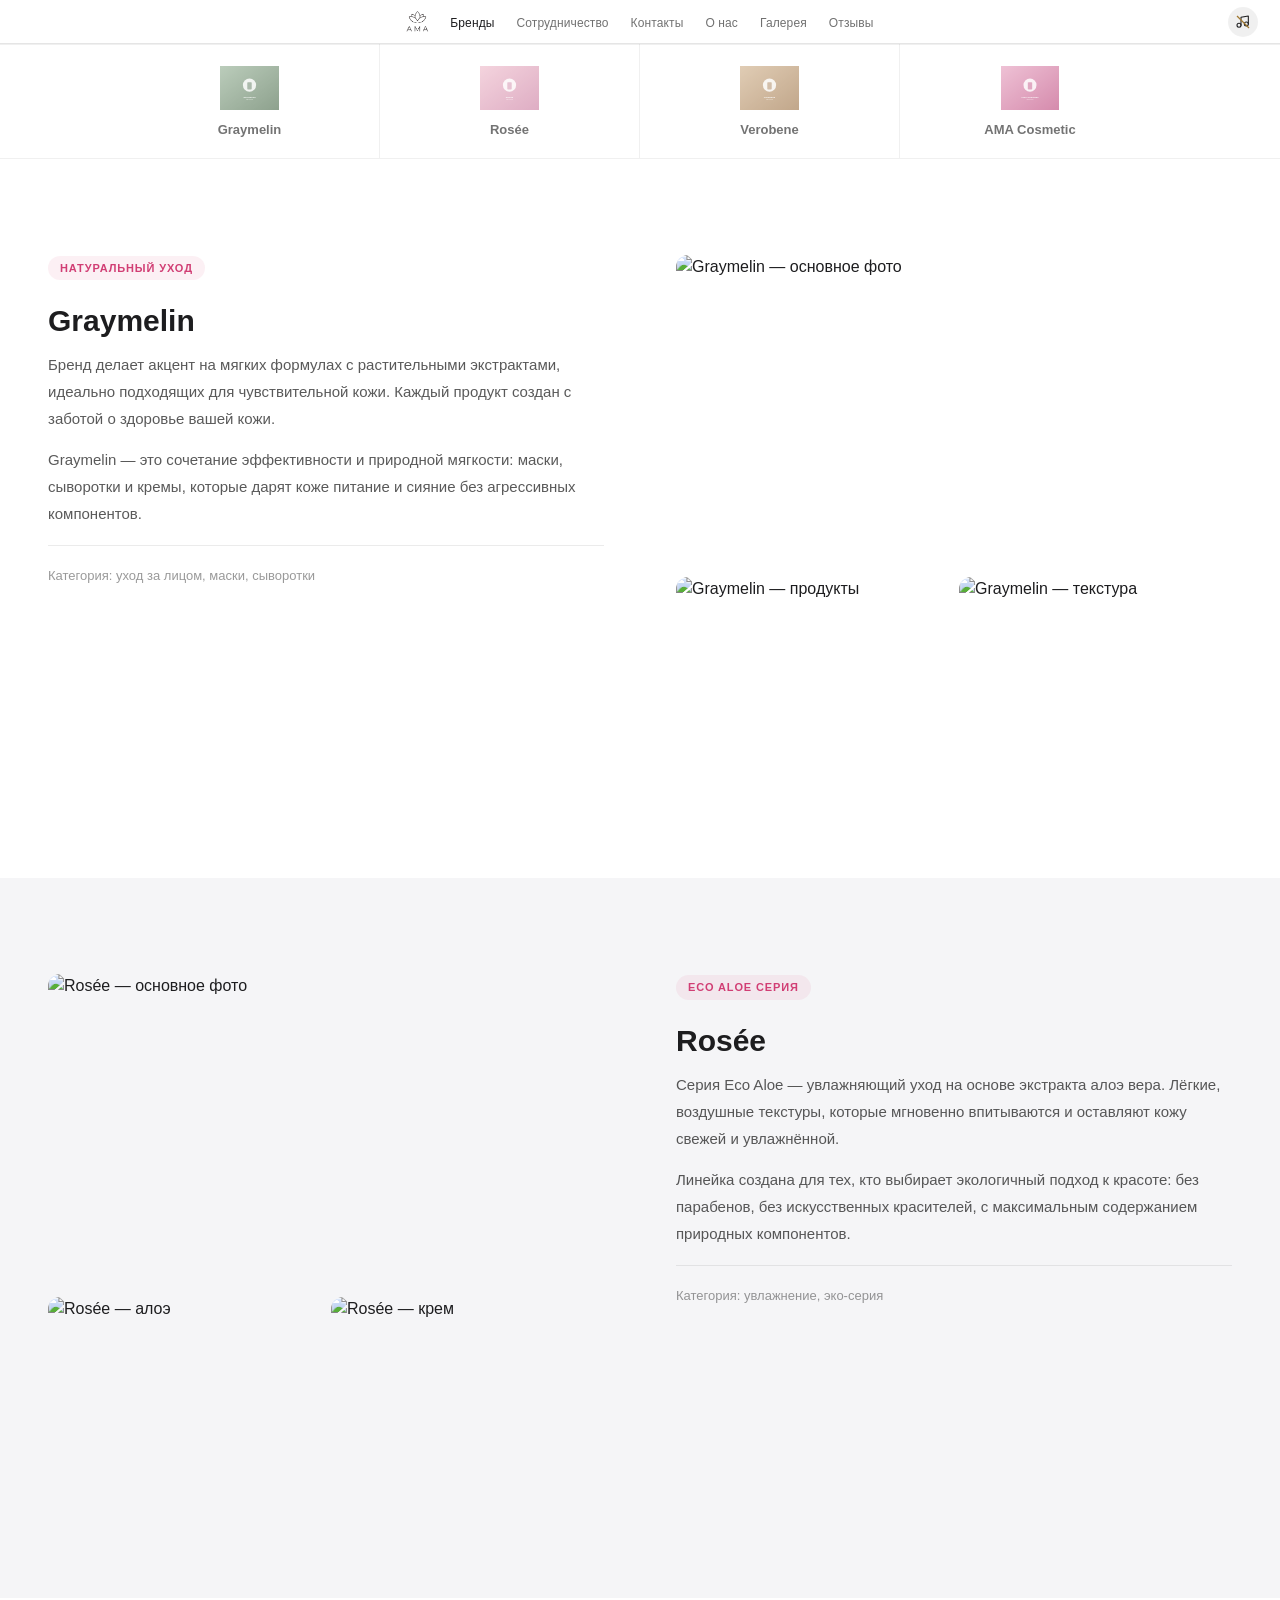
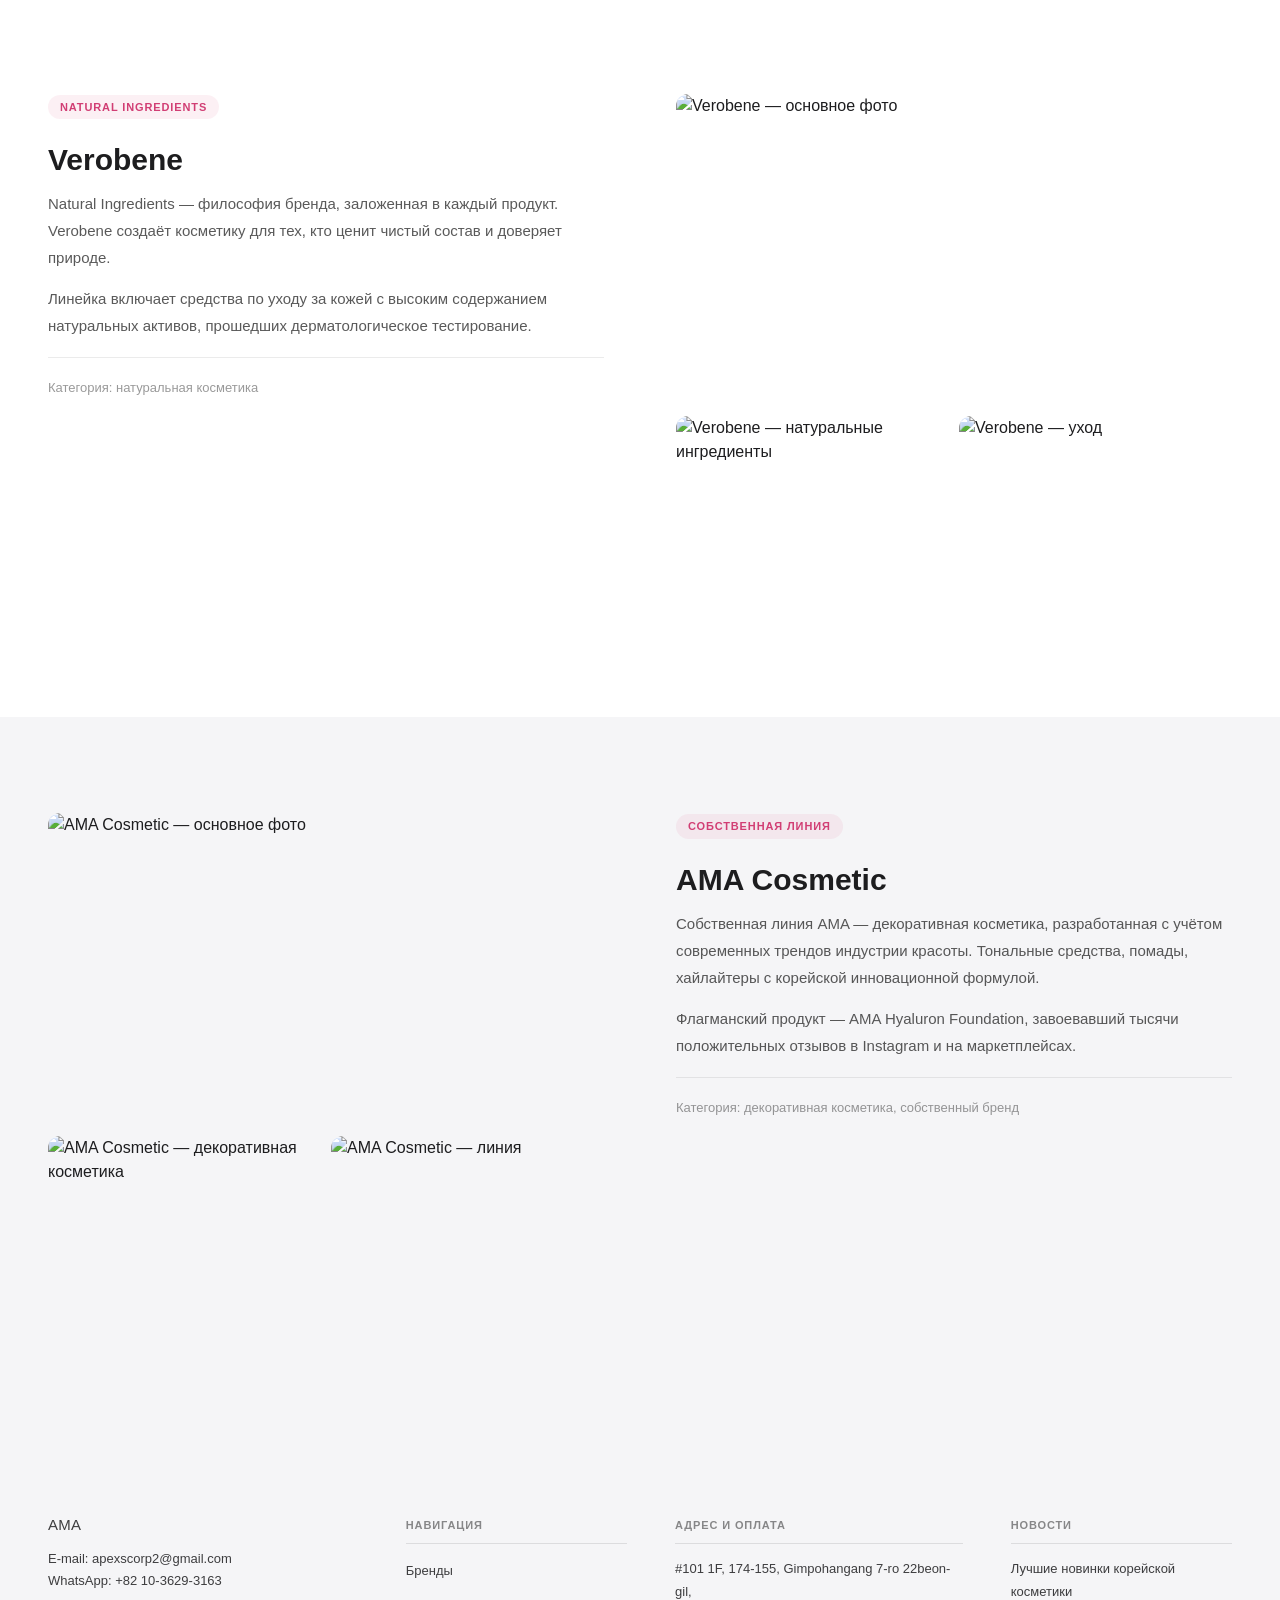
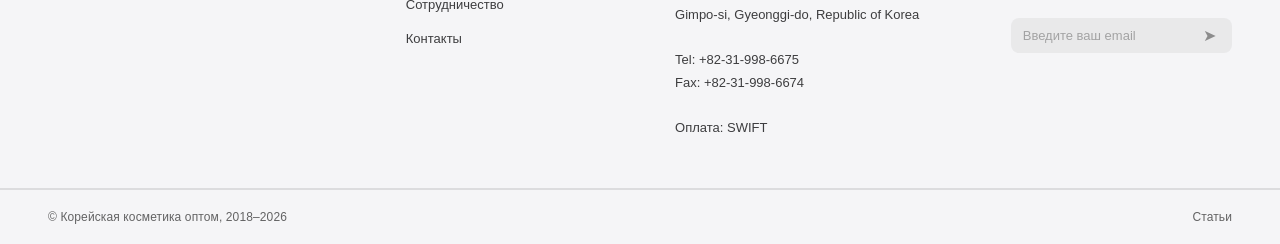
==== commit 3ffe3d64: "Add files via upload" ====
--- a/brendy.html
+++ b/brendy.html
@@ -165,7 +165,7 @@
   <section class="ama-footer-info">
     <div>
       <div class="ama-fi-logo">АМА</div>
-      <p class="ama-fi-text">E-mail: <a href="mailto:apexscorp@gmail.com">apexscorp@gmail.com</a><br>WhatsApp: <a href="https://wa.me/821036293163" target="_blank" rel="noopener">+82 10-3629-3163</a></p>
+      <p class="ama-fi-text">E-mail: <a href="mailto:apexscorp2@gmail.com">apexscorp2@gmail.com</a><br>WhatsApp: <a href="https://wa.me/821036293163" target="_blank" rel="noopener">+82 10-3629-3163</a></p>
     </div>
     <div>
       <p class="ama-fi-title">Навигация</p>
--- a/css/style.css
+++ b/css/style.css
@@ -455,21 +455,22 @@
 
 .ama-hero-title {
   font-size: 48px;
+  font-weight: 200;
+  color: #fff;
+  letter-spacing: 4px;
+  line-height: 1;
+}
+
+.ama-hero-title strong {
   font-weight: 300;
-  color: #fff;
-  letter-spacing: 1px;
-  line-height: 1;
-}
-
-.ama-hero-title strong {
-  font-weight: 400;
   color: #ffe0ec;
 }
 
 .ama-hero-subtitle {
   font-size: 15px;
   color: rgba(255, 255, 255, 0.95);
-  letter-spacing: 2px;
+  font-weight: 300;
+  letter-spacing: 4px;
   margin-top: 8px;
 }
 
@@ -562,14 +563,24 @@
   letter-spacing: 0;
 }
 
+#ama-slider .ama-section-title,
+#ama-reviews .ama-section-title {
+  color: #b0b0b5;
+  font-size: 26px;
+  font-weight: 500;
+}
+
 #ama-slider {
   padding-left: 0;
   padding-right: 0;
+  padding-top: 56px;
+  padding-bottom: 56px;
   overflow: hidden;
 }
 
 #ama-slider .ama-section-title {
   padding: 0 48px;
+  margin-bottom: 80px;
 }
 
 .brand-slider {
@@ -877,6 +888,10 @@
   box-sizing: border-box;
 }
 
+.ama-about .ama-section {
+  padding-top: 56px;
+}
+
 .ama-about-grid {
   display: grid;
   grid-template-columns: 1fr 1fr;
@@ -905,10 +920,11 @@
 }
 
 .ama-about-text h2 {
-  font-size: 32px;
-  font-weight: 600;
+  font-size: 26px;
+  font-weight: 500;
   margin-bottom: 24px;
   letter-spacing: -.02em;
+  color: #b0b0b5;
 }
 
 .ama-about-text p {
@@ -980,6 +996,8 @@
   text-align: center;
   width: 100%;
   box-sizing: border-box;
+  padding-top: 56px;
+  padding-bottom: 200px;
 }
 
 .ama-reviews p.lead {
@@ -1186,6 +1204,33 @@
 .btn-primary-ama:hover {
   background: #b8305f;
   transform: translateY(-1px);
+}
+
+.btn-copy-email {
+  display: inline-flex;
+  align-items: center;
+  gap: 6px;
+  background: transparent;
+  border: 1.5px solid rgba(0, 0, 0, .15);
+  color: rgba(0, 0, 0, .55);
+  padding: 12px 22px;
+  border-radius: 999px;
+  font-size: 13px;
+  font-weight: 500;
+  cursor: pointer;
+  transition: all .2s ease;
+  font-family: inherit;
+}
+
+.btn-copy-email:hover {
+  border-color: rgba(0, 0, 0, .35);
+  color: #1d1d1f;
+}
+
+.btn-copy-email.is-copied {
+  border-color: #a07830;
+  color: #a07830;
+  background: rgba(160, 120, 48, .06);
 }
 
 /* ===========================================================
